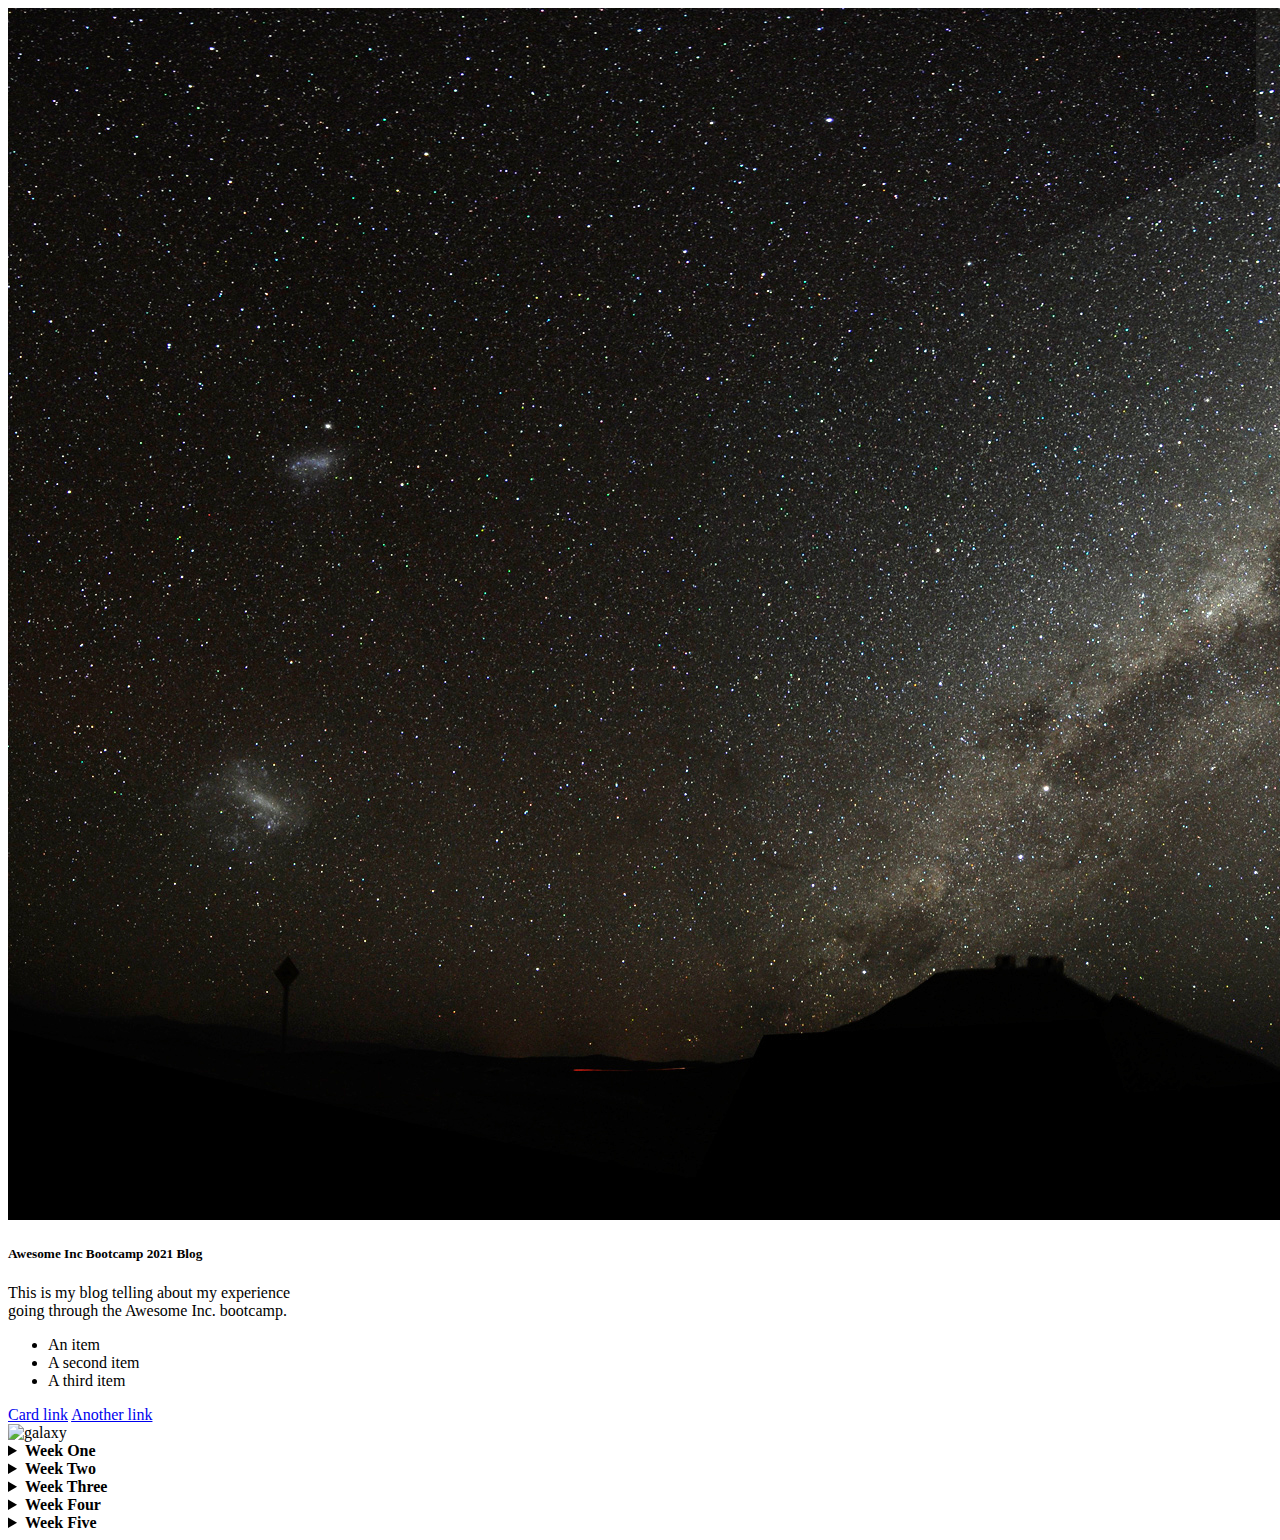
==== index.html @ 2e9c16a7 "need to finish" ====
<!DOCTYPE html>
<html lang="en">

<head>
    <meta charset="UTF-8">
    <meta name="viewport" content="width=device-width, initial-scale=1.0">
    <title>Awesome Inc Bootcamp 2021</title>

    <link href="https://cdn.jsdelivr.net/npm/bootstrap@5.0.0-beta2/dist/css/bootstrap.min.css" rel="stylesheet"
        integrity="sha384-BmbxuPwQa2lc/FVzBcNJ7UAyJxM6wuqIj61tLrc4wSX0szH/Ev+nYRRuWlolflfl" crossorigin="anonymous">


    <script src="https://cdn.jsdelivr.net/npm/bootstrap@5.0.0-beta2/dist/js/bootstrap.bundle.min.js"
        integrity="sha384-b5kHyXgcpbZJO/tY9Ul7kGkf1S0CWuKcCD38l8YkeH8z8QjE0GmW1gYU5S9FOnJ0"
        crossorigin="anonymous"></script>
    <link href="./css/styles.css" rel="stylesheet">

    <link rel="stylesheet" href="css/style.css">

</head>

<body>

  <div class="card" style="width: 18rem;">
    <img src="images/Milky_Way_Arch.jpg" class="card-img-top" alt="Milky way">
    <div class="card-body">
      <h5 class="card-title">Awesome Inc Bootcamp 2021 Blog</h5>
      <p class="card-text">This is my blog telling about my experience going through the Awesome Inc. bootcamp.</p>
    </div>
    <ul class="list-group list-group-flush">
      <li class="list-group-item">An item</li>
      <li class="list-group-item">A second item</li>
      <li class="list-group-item">A third item</li>
    </ul>
    <div class="card-body">
      <a href="#" class="card-link">Card link</a>
      <a href="#" class="card-link">Another link</a>
    </div>
  </div>







    
    <body class=".bg-dark">


  <img src="https://upload.wikimedia.org/wikipedia/commons/9/9e/Milky_Way_Arch.jpg?" alt="galaxy">

<details>
<summary><strong>Week One</strong></summary>
<br>

  <summary>Objective</summary>
  <li>Start learning Git</li><br> 
  <li>Start a Github account</li><br>
  <ul>(https://lab.github.com/githubtraining/first-week-on-github)</ul><br>
  <li>Started a blog about the "Awesome Inc Bootcamp</li><br>
          
  <h2>Thoughts on Week One</h2>
   
   <p>Week one has been excitingly tough! The famous motto "Fail ofter, Fail fast and Fail forward" is a guarantee. Although failing happens often, I'm proud to say that I'm learing alot. At the end of the first week, I'm starting to produce my first blog. Over the next 15 weeks I don't know what to expect, but the expectations to learn are high. In the end of this 16 weeks of bootcamp my goal is to be prepared to enter a new career industry as a desired "Web Developer" fully qualified.</p>

  </details>

<details>
 <summary><strong>Week Two</strong></summary>
 <br>
  
  <p>The second week on this journey has been a little better. I am picking up on how to use a mac and terminal, which has been very helpful. Class wise though, this week has been focused on HTML and CSS. This subject hasn't been easy learning to insert pics and vidoes, then resizing and making the layout flow readable and working correctly. There is so much more than ever imaginable to making a simple website we see every day.</p> 
  
  <p>During week two, I have still failed and failed often, but I also feel as though I am making progress to the final goal of becoming a "Web Developer". My biggest issues this week were more of the fine small details whether it be a "/" or a space for examples. Seeing other classmates having the same issues and all of us helping each other out and having our instructors "Justin" and "Ian" guiding us in the right direction is helpful, but nobody makes it easy. This class is challenging and does get me out of my comfort zone every day.</p> 

  <p>I'm excited to continue on this Awesome Inc Bootcamp journey to the end and learn as much possible to become the best person, coworker and final goal freelance web developer. I'm wanting to learn as much possible about each program languages, what they can do and what each are used for primarily to direct me of reaching my goals.</p> 

</details>

<details>

  <summary><strong>Week Three</strong></summary>
  <br>
  
  <p>Getting familiar with HTML, CSS and Javascript, I am seeing why when combined together they create most of the content on the web. There is a lot of information to understand about the three and bringing them together. HTML is what provides the structure and establishes the layout of your page. CSS gives your web page aesthetic characteristics and JavaScript gives the web page interactive qualities for the users.</p><br> 

  <p>Pseudo coding!! It's a valuable tool, that you don't know that is actually need and the importance. Going through this weeks projects, I have come to understand the value of pseudo coding. This week we did a pseudo coding project, mine was over "making a cup of coffee". Never realized how many steps it takes to do such an easy task and without a plan (pseudo code) then explaing the basics steps becomes difficult. I see the value of pseudo coding and will continue doing them with all upcoming projects.</p><br> 
  </details>

<details>

  <summary><strong>Week Four</strong></summary>
  <br>

  <p> Week four has been a good week. A lot of learning and Javascript hasn't been the easiest subject to learn. I find everything that we are doing and going over to be very interesting and I am looking forward to coninuing this journey. </p>

<p> This week we was about the “Digital Clock” and “Countdown Timer”. Both are really cool projects and just a start on what we as developers are able to do. So far pre-work has been enjoyable, I have enjoyed the rapid learning and being able to see what you are learning.  Everything that we have learned so far have their own pros and cons. Everything has their challenge, but the possibilities are endless with what is being taught in this bootcamp. </p>

<p> This is the last week of prework and starting Monday we will be in classroom and all learning together. I’m excited for the future.</P>
 

</details>

<details>

  <summary><strong>Week Five</strong></summary>
  <br>
  <summary><strong>Week Five</strong></summary>
  <br>

  <p> Week five and the first week of being in the class room setting. We have all learned so much already and the information just keeps pouring in. It’s been difficult to retain all the information being thrown at us each week. It’s been very enjoyable being in the classroom setting and having everybody there together to help each other out and to get more views on issues. As for week five there are a few questions.</p>

<p>What is the number one thing that held you back this week? Why?. I would have to say it learning something new. Every week we are learning a completely new, it’s difficult to retain all the information. Although I do like being pushed I would like to get more comfortable before moving to the next new subject. </p>

<p> What is one thing you would like to learn more about regarding Javascript. Javascript is something that I plan on using daily. I want to learn as much possible and become an expert within the field with using Javascript. Anything I can learn, the better it will be. </p>


<p> This is one thing you would like to learn more about regarding Bootstrap or Atomic Design? Atomic Design is an interesting view when creating or designing. An absolute great tool and way to view a process moving forward. I feel the same with Atomic Design as I do Javascript, knowing this information is only going to benefit you. As for Bootstrap, that is a very creative tool. I’m not sure my mind can really keep up with the creativity that Bootstrap allows. For those with the very creative minds, this is a huge tool that can make your business much more inviting and welcome. I will surely keep learning Bootstrap in the future. </p>

<p> As for week 5, I believe this week has been a huge success and looking forward continuing this bootcamp. </p>
 

</details>
 
  </body>
</html>
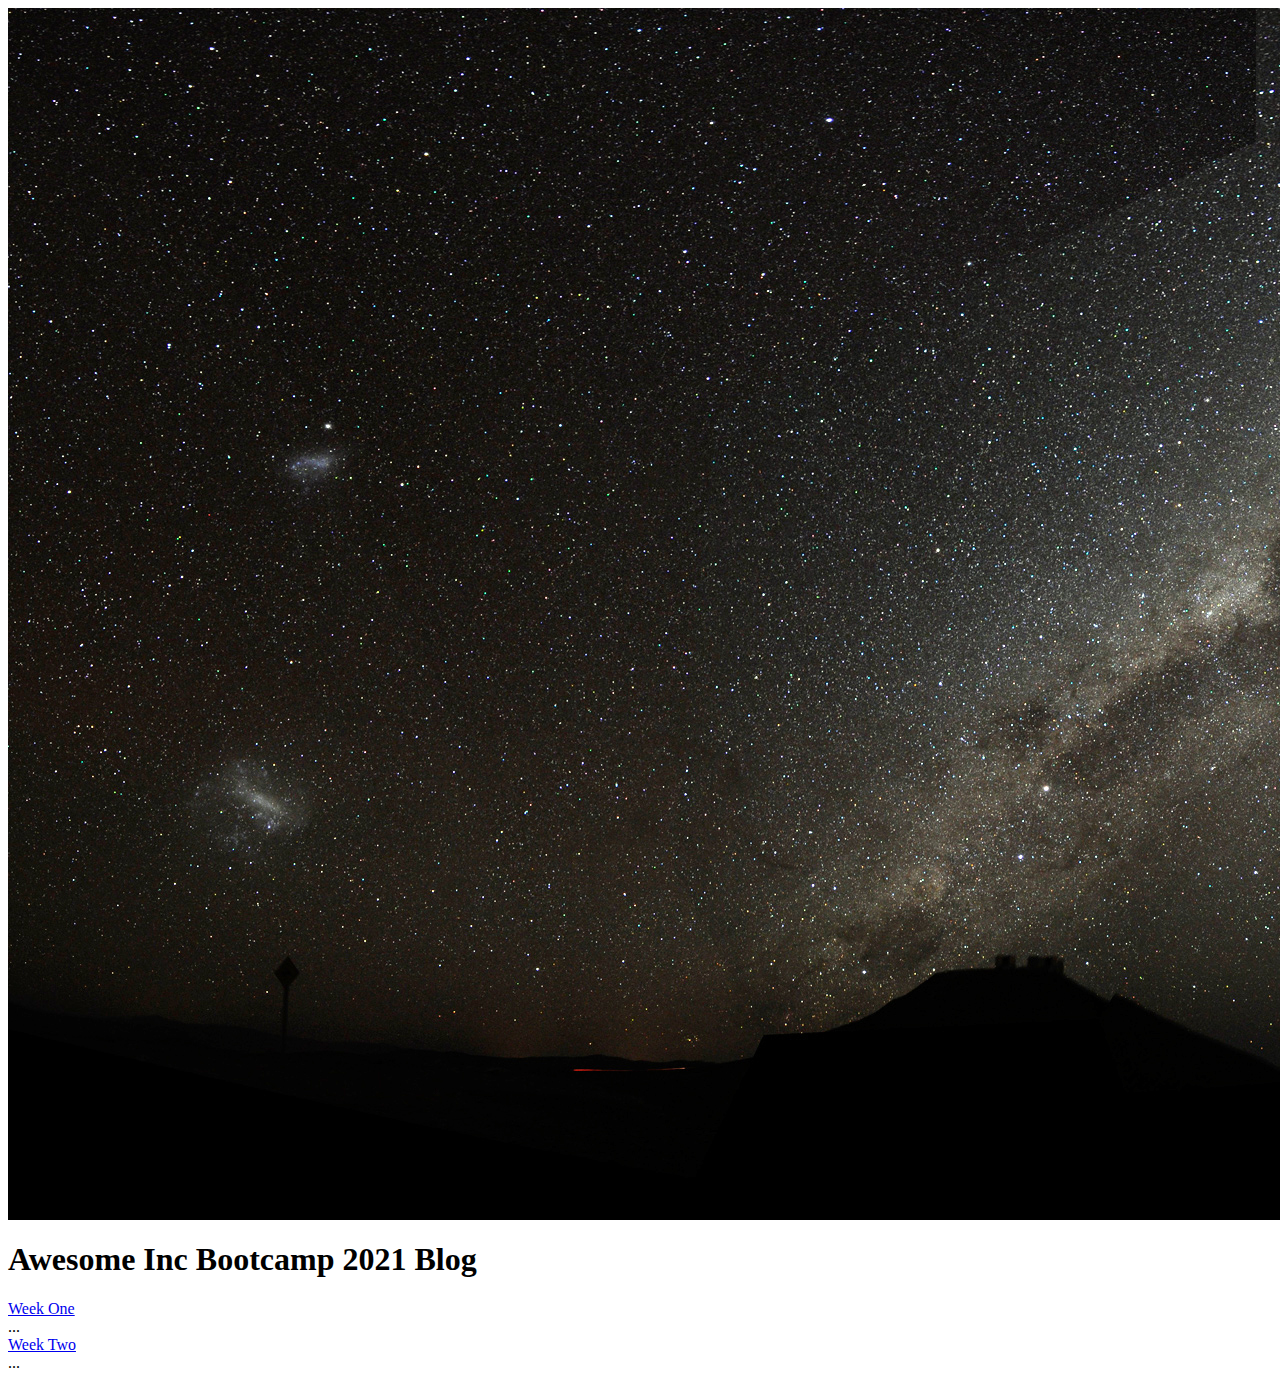
==== commit 246af000: "updated" ====
--- a/index.html
+++ b/index.html
@@ -1,11 +1,14 @@
 
-<!DOCTYPE html>
-<html lang="en">
-
-<head>
-    <meta charset="UTF-8">
-    <meta name="viewport" content="width=device-width, initial-scale=1.0">
-    <title>Awesome Inc Bootcamp 2021</title>
+<html lang="en-US">
+ 
+  <head>
+   
+      <meta charset="UTF-8">
+      <meta http-equiv="X-UA-Compatible" content="IE=edge">
+      <meta name="viewport" content="width=device-width, initial-scale=1.0">
+   
+      <title>Aweseome Inc Bootcamp 2021</title>
+      <link rel="stylesheet" href="css/style.css">
 
     <link href="https://cdn.jsdelivr.net/npm/bootstrap@5.0.0-beta2/dist/css/bootstrap.min.css" rel="stylesheet"
         integrity="sha384-BmbxuPwQa2lc/FVzBcNJ7UAyJxM6wuqIj61tLrc4wSX0szH/Ev+nYRRuWlolflfl" crossorigin="anonymous">
@@ -22,20 +25,40 @@
 
 <body>
 
-  <div class="card" style="width: 18rem;">
-    <img src="images/Milky_Way_Arch.jpg" class="card-img-top" alt="Milky way">
-    <div class="card-body">
-      <h5 class="card-title">Awesome Inc Bootcamp 2021 Blog</h5>
-      <p class="card-text">This is my blog telling about my experience going through the Awesome Inc. bootcamp.</p>
-    </div>
-    <ul class="list-group list-group-flush">
-      <li class="list-group-item">An item</li>
-      <li class="list-group-item">A second item</li>
-      <li class="list-group-item">A third item</li>
-    </ul>
-    <div class="card-body">
-      <a href="#" class="card-link">Card link</a>
-      <a href="#" class="card-link">Another link</a>
+  <div class="container-fluid">
+    <div class="row">
+      <div class="col-md-12">
+        <img alt="Bootstrap Image Preview" src="images/Milky_Way_Arch.jpg" />
+        <div class="page-header">
+          <h1>
+            Awesome Inc Bootcamp 2021 Blog
+          </h1>
+        </div>
+        <div id="card-902964">
+          <div class="card">
+            <div class="card-header">
+               <a class="card-link collapsed" data-toggle="collapse" data-parent="#card-902964" href="#card-element-816905">Week One</a>
+            </div>
+            <div id="card-element-816905" class="collapse">
+              <div class="card-body">
+                ...
+              </div>
+            </div>
+          </div>
+          <div class="card">
+            <div class="card-header">
+               <a class="card-link collapsed" data-toggle="collapse" data-parent="#card-902964" href="#card-element-14766">Week Two</a>
+            </div>
+            <div id="card-element-14766" class="collapse">
+              <div class="card-body">
+                ...
+              </div>
+            </div>
+          </div>
+        </div>
+      </div>
+
+      <script src="js/main.js"></script>
     </div>
   </div>
 
@@ -43,91 +66,4 @@
 
 
 
-
-
-    
-    <body class=".bg-dark">
-
-
-  <img src="https://upload.wikimedia.org/wikipedia/commons/9/9e/Milky_Way_Arch.jpg?" alt="galaxy">
-
-<details>
-<summary><strong>Week One</strong></summary>
-<br>
-
-  <summary>Objective</summary>
-  <li>Start learning Git</li><br> 
-  <li>Start a Github account</li><br>
-  <ul>(https://lab.github.com/githubtraining/first-week-on-github)</ul><br>
-  <li>Started a blog about the "Awesome Inc Bootcamp</li><br>
-          
-  <h2>Thoughts on Week One</h2>
-   
-   <p>Week one has been excitingly tough! The famous motto "Fail ofter, Fail fast and Fail forward" is a guarantee. Although failing happens often, I'm proud to say that I'm learing alot. At the end of the first week, I'm starting to produce my first blog. Over the next 15 weeks I don't know what to expect, but the expectations to learn are high. In the end of this 16 weeks of bootcamp my goal is to be prepared to enter a new career industry as a desired "Web Developer" fully qualified.</p>
-
-  </details>
-
-<details>
- <summary><strong>Week Two</strong></summary>
- <br>
-  
-  <p>The second week on this journey has been a little better. I am picking up on how to use a mac and terminal, which has been very helpful. Class wise though, this week has been focused on HTML and CSS. This subject hasn't been easy learning to insert pics and vidoes, then resizing and making the layout flow readable and working correctly. There is so much more than ever imaginable to making a simple website we see every day.</p> 
-  
-  <p>During week two, I have still failed and failed often, but I also feel as though I am making progress to the final goal of becoming a "Web Developer". My biggest issues this week were more of the fine small details whether it be a "/" or a space for examples. Seeing other classmates having the same issues and all of us helping each other out and having our instructors "Justin" and "Ian" guiding us in the right direction is helpful, but nobody makes it easy. This class is challenging and does get me out of my comfort zone every day.</p> 
-
-  <p>I'm excited to continue on this Awesome Inc Bootcamp journey to the end and learn as much possible to become the best person, coworker and final goal freelance web developer. I'm wanting to learn as much possible about each program languages, what they can do and what each are used for primarily to direct me of reaching my goals.</p> 
-
-</details>
-
-<details>
-
-  <summary><strong>Week Three</strong></summary>
-  <br>
-  
-  <p>Getting familiar with HTML, CSS and Javascript, I am seeing why when combined together they create most of the content on the web. There is a lot of information to understand about the three and bringing them together. HTML is what provides the structure and establishes the layout of your page. CSS gives your web page aesthetic characteristics and JavaScript gives the web page interactive qualities for the users.</p><br> 
-
-  <p>Pseudo coding!! It's a valuable tool, that you don't know that is actually need and the importance. Going through this weeks projects, I have come to understand the value of pseudo coding. This week we did a pseudo coding project, mine was over "making a cup of coffee". Never realized how many steps it takes to do such an easy task and without a plan (pseudo code) then explaing the basics steps becomes difficult. I see the value of pseudo coding and will continue doing them with all upcoming projects.</p><br> 
-  </details>
-
-<details>
-
-  <summary><strong>Week Four</strong></summary>
-  <br>
-
-  <p> Week four has been a good week. A lot of learning and Javascript hasn't been the easiest subject to learn. I find everything that we are doing and going over to be very interesting and I am looking forward to coninuing this journey. </p>
-
-<p> This week we was about the “Digital Clock” and “Countdown Timer”. Both are really cool projects and just a start on what we as developers are able to do. So far pre-work has been enjoyable, I have enjoyed the rapid learning and being able to see what you are learning.  Everything that we have learned so far have their own pros and cons. Everything has their challenge, but the possibilities are endless with what is being taught in this bootcamp. </p>
-
-<p> This is the last week of prework and starting Monday we will be in classroom and all learning together. I’m excited for the future.</P>
- 
-
-</details>
-
-<details>
-
-  <summary><strong>Week Five</strong></summary>
-  <br>
-  <summary><strong>Week Five</strong></summary>
-  <br>
-
-  <p> Week five and the first week of being in the class room setting. We have all learned so much already and the information just keeps pouring in. It’s been difficult to retain all the information being thrown at us each week. It’s been very enjoyable being in the classroom setting and having everybody there together to help each other out and to get more views on issues. As for week five there are a few questions.</p>
-
-<p>What is the number one thing that held you back this week? Why?. I would have to say it learning something new. Every week we are learning a completely new, it’s difficult to retain all the information. Although I do like being pushed I would like to get more comfortable before moving to the next new subject. </p>
-
-<p> What is one thing you would like to learn more about regarding Javascript. Javascript is something that I plan on using daily. I want to learn as much possible and become an expert within the field with using Javascript. Anything I can learn, the better it will be. </p>
-
-
-<p> This is one thing you would like to learn more about regarding Bootstrap or Atomic Design? Atomic Design is an interesting view when creating or designing. An absolute great tool and way to view a process moving forward. I feel the same with Atomic Design as I do Javascript, knowing this information is only going to benefit you. As for Bootstrap, that is a very creative tool. I’m not sure my mind can really keep up with the creativity that Bootstrap allows. For those with the very creative minds, this is a huge tool that can make your business much more inviting and welcome. I will surely keep learning Bootstrap in the future. </p>
-
-<p> As for week 5, I believe this week has been a huge success and looking forward continuing this bootcamp. </p>
- 
-
-</details>
- 
-  </body>
-</html>
-    
-    
-
-    
-    
+  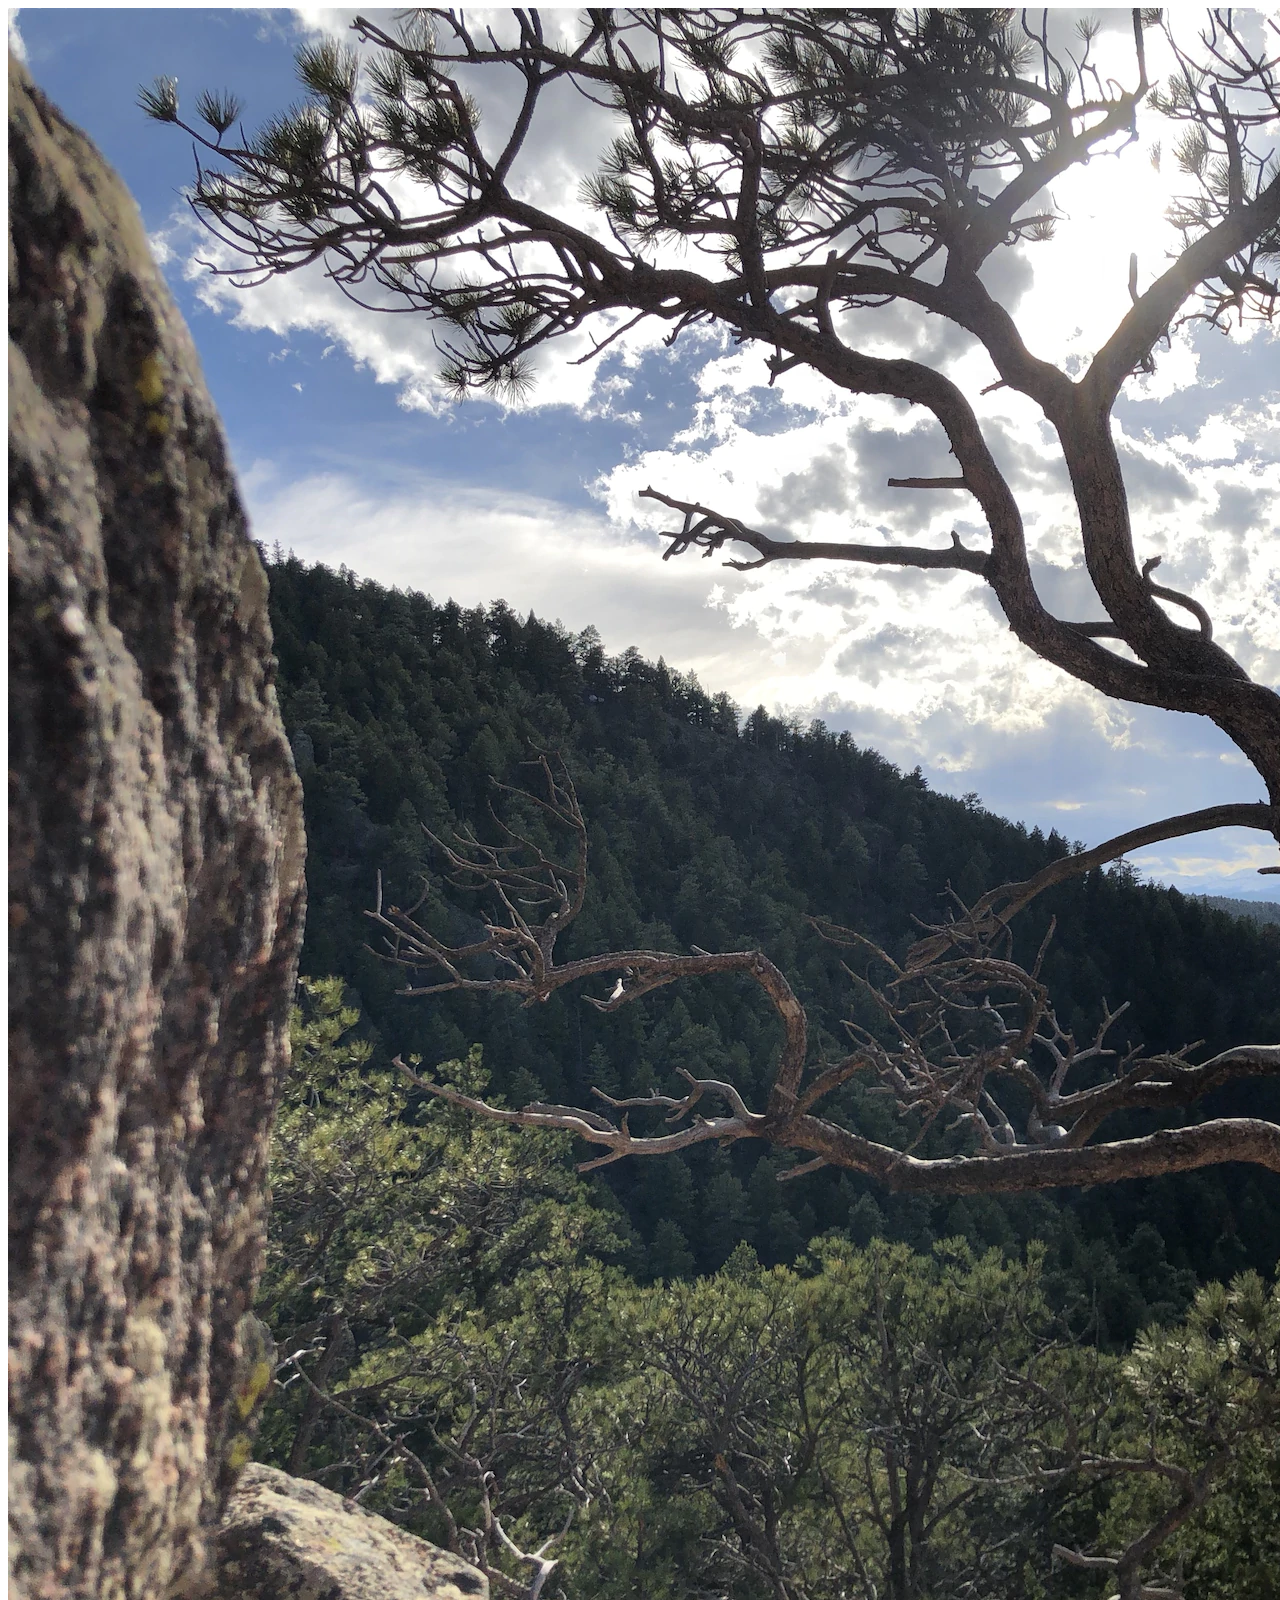
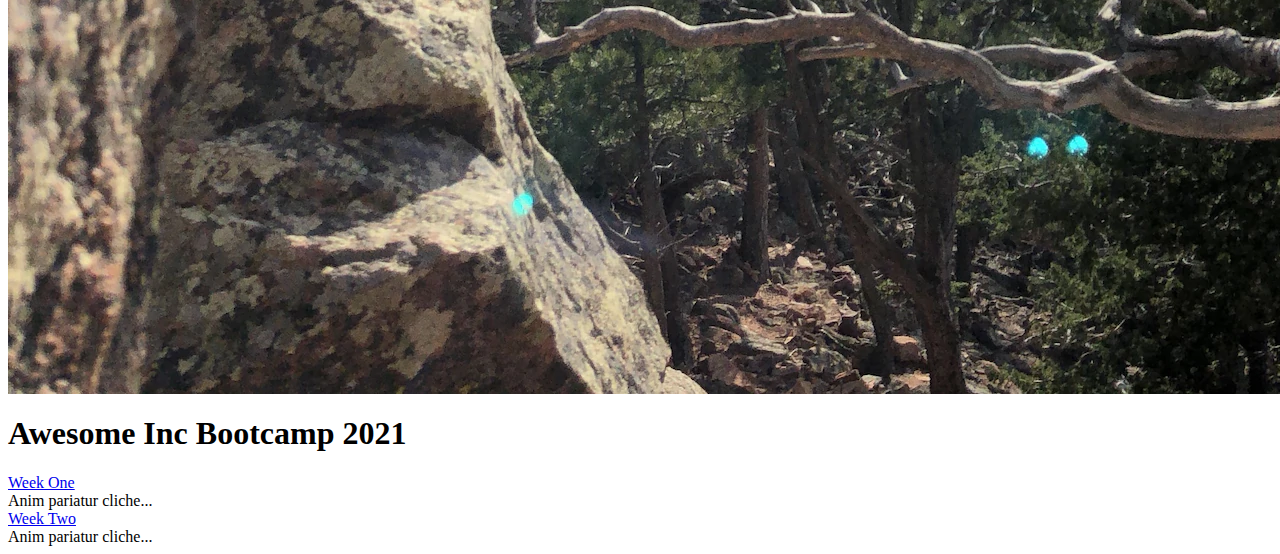
==== commit 5c3e180f: "update" ====
--- a/index.html
+++ b/index.html
@@ -1,25 +1,23 @@
+<html lang="en-US">
 
-<html lang="en-US">
- 
-  <head>
-   
-      <meta charset="UTF-8">
-      <meta http-equiv="X-UA-Compatible" content="IE=edge">
-      <meta name="viewport" content="width=device-width, initial-scale=1.0">
-   
-      <title>Aweseome Inc Bootcamp 2021</title>
-      <link rel="stylesheet" href="css/style.css">
+<head>
 
-    <link href="https://cdn.jsdelivr.net/npm/bootstrap@5.0.0-beta2/dist/css/bootstrap.min.css" rel="stylesheet"
-        integrity="sha384-BmbxuPwQa2lc/FVzBcNJ7UAyJxM6wuqIj61tLrc4wSX0szH/Ev+nYRRuWlolflfl" crossorigin="anonymous">
+  <meta charset="UTF-8">
+  <meta http-equiv="X-UA-Compatible" content="IE=edge">
+  <meta name="viewport" content="width=device-width, initial-scale=1.0">
+
+  <title>Aweseome Inc Bootcamp 2021</title>
+  <link rel="stylesheet" href="css/style.css">
+
+  <link href="https://cdn.jsdelivr.net/npm/bootstrap@5.0.0-beta2/dist/css/bootstrap.min.css" rel="stylesheet"
+    integrity="sha384-BmbxuPwQa2lc/FVzBcNJ7UAyJxM6wuqIj61tLrc4wSX0szH/Ev+nYRRuWlolflfl" crossorigin="anonymous">
 
 
-    <script src="https://cdn.jsdelivr.net/npm/bootstrap@5.0.0-beta2/dist/js/bootstrap.bundle.min.js"
-        integrity="sha384-b5kHyXgcpbZJO/tY9Ul7kGkf1S0CWuKcCD38l8YkeH8z8QjE0GmW1gYU5S9FOnJ0"
-        crossorigin="anonymous"></script>
-    <link href="./css/styles.css" rel="stylesheet">
+  <script src="https://cdn.jsdelivr.net/npm/bootstrap@5.0.0-beta2/dist/js/bootstrap.bundle.min.js"
+    integrity="sha384-b5kHyXgcpbZJO/tY9Ul7kGkf1S0CWuKcCD38l8YkeH8z8QjE0GmW1gYU5S9FOnJ0"
+    crossorigin="anonymous"></script>
 
-    <link rel="stylesheet" href="css/style.css">
+  <link href="./css/styles.css" rel="stylesheet">
 
 </head>
 
@@ -28,42 +26,39 @@
   <div class="container-fluid">
     <div class="row">
       <div class="col-md-12">
-        <img alt="Bootstrap Image Preview" src="images/Milky_Way_Arch.jpg" />
         <div class="page-header">
-          <h1>
-            Awesome Inc Bootcamp 2021 Blog
-          </h1>
+          
+            <img src="images/casualadventurebackground__76428.webp" class="card-img-top" alt="adventure">
         </div>
-        <div id="card-902964">
+        <div class="row">
+          <div class="col-md-12">
+          </div>
+        </div>
+        <div id="card-900145">
           <div class="card">
             <div class="card-header">
-               <a class="card-link collapsed" data-toggle="collapse" data-parent="#card-902964" href="#card-element-816905">Week One</a>
+              <h1> Awesome Inc Bootcamp 2021</h1>
+              <a class="card-link collapsed" data-toggle="collapse" data-parent="#card-900145"
+                href="#card-element-463332">Week One</a>
             </div>
-            <div id="card-element-816905" class="collapse">
+            <div id="card-element-463332" class="collapse">
               <div class="card-body">
-                ...
+                Anim pariatur cliche...
               </div>
             </div>
           </div>
           <div class="card">
             <div class="card-header">
-               <a class="card-link collapsed" data-toggle="collapse" data-parent="#card-902964" href="#card-element-14766">Week Two</a>
+              <a class="card-link collapsed" data-toggle="collapse" data-parent="#card-900145"
+                href="#card-element-999534">Week Two</a>
             </div>
-            <div id="card-element-14766" class="collapse">
+            <div id="card-element-999534" class="collapse">
               <div class="card-body">
-                ...
+                Anim pariatur cliche...
               </div>
             </div>
           </div>
         </div>
       </div>
-
-      <script src="js/main.js"></script>
     </div>
-  </div>
-
-
-
-
-
-  +  </div>--- a/css/style.css
+++ b/css/style.css
@@ -0,0 +1,3 @@
+body {
+    background-image: ;
+}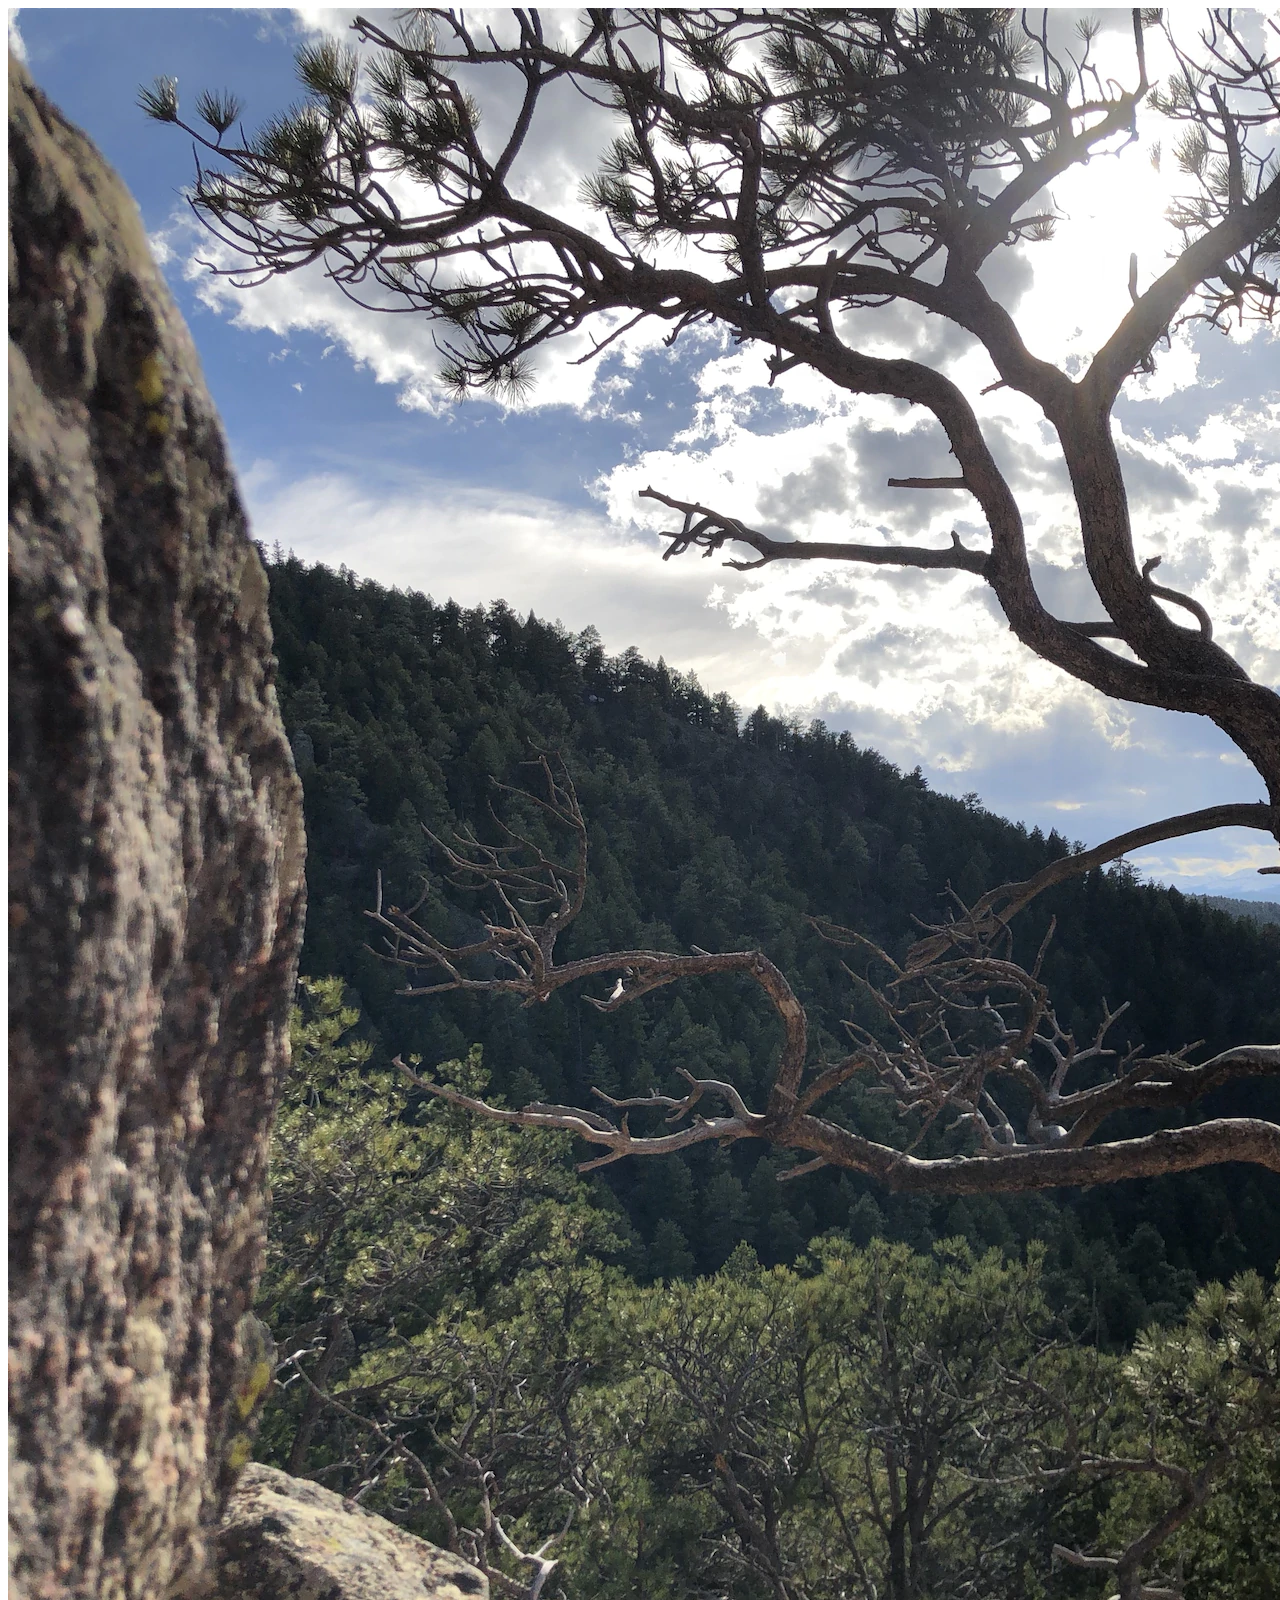
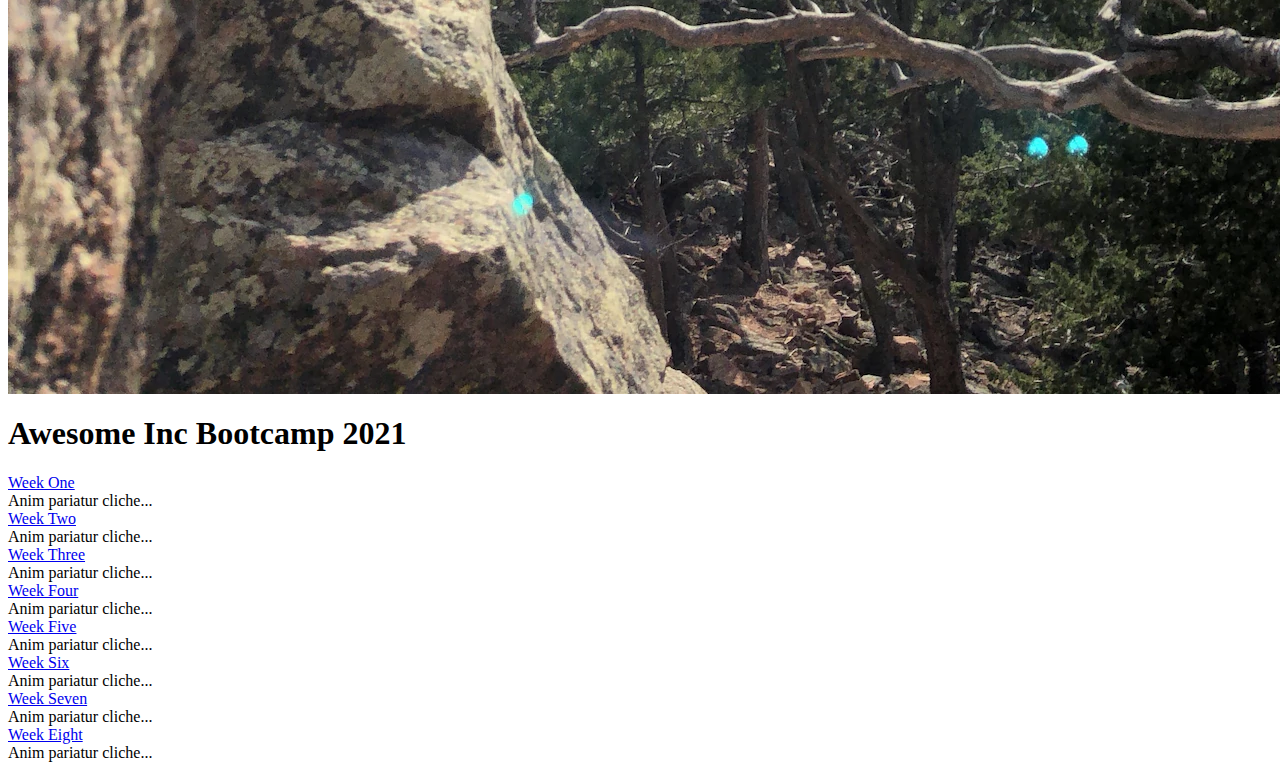
==== commit cf52de48: "update" ====
--- a/index.html
+++ b/index.html
@@ -58,6 +58,73 @@
               </div>
             </div>
           </div>
+          <div class="card">
+            <div class="card-header">
+              <a class="card-link collapsed" data-toggle="collapse" data-parent="#card-900145"
+                href="#card-element-999534">Week Three</a>
+            </div>
+            <div id="card-element-999534" class="collapse">
+              <div class="card-body">
+                Anim pariatur cliche...
+              </div>
+            </div>
+          </div>
+          <div class="card">
+            <div class="card-header">
+              <a class="card-link collapsed" data-toggle="collapse" data-parent="#card-900145"
+                href="#card-element-999534">Week Four</a>
+            </div>
+            <div id="card-element-999534" class="collapse">
+              <div class="card-body">
+                Anim pariatur cliche...
+              </div>
+            </div>
+          </div>
+          <div class="card">
+            <div class="card-header">
+              <a class="card-link collapsed" data-toggle="collapse" data-parent="#card-900145"
+                href="#card-element-999534">Week Five</a>
+            </div>
+            <div id="card-element-999534" class="collapse">
+              <div class="card-body">
+                Anim pariatur cliche...
+              </div>
+            </div>
+          </div>
+          <div class="card">
+            <div class="card-header">
+              <a class="card-link collapsed" data-toggle="collapse" data-parent="#card-900145"
+                href="#card-element-999534">Week Six</a>
+            </div>
+            <div id="card-element-999534" class="collapse">
+              <div class="card-body">
+                Anim pariatur cliche...
+              </div>
+            </div>
+          </div>
+          <div class="card">
+            <div class="card-header">
+              <a class="card-link collapsed" data-toggle="collapse" data-parent="#card-900145"
+                href="#card-element-999534">Week Seven</a>
+            </div>
+            <div id="card-element-999534" class="collapse">
+              <div class="card-body">
+                Anim pariatur cliche...
+              </div>
+            </div>
+          </div>
+          <div class="card">
+            <div class="card-header">
+              <a class="card-link collapsed" data-toggle="collapse" data-parent="#card-900145"
+                href="#card-element-999534">Week Eight</a>
+            </div>
+            <div id="card-element-999534" class="collapse">
+              <div class="card-body">
+                Anim pariatur cliche...
+              </div>
+            </div>
+          </div>
+
         </div>
       </div>
     </div>
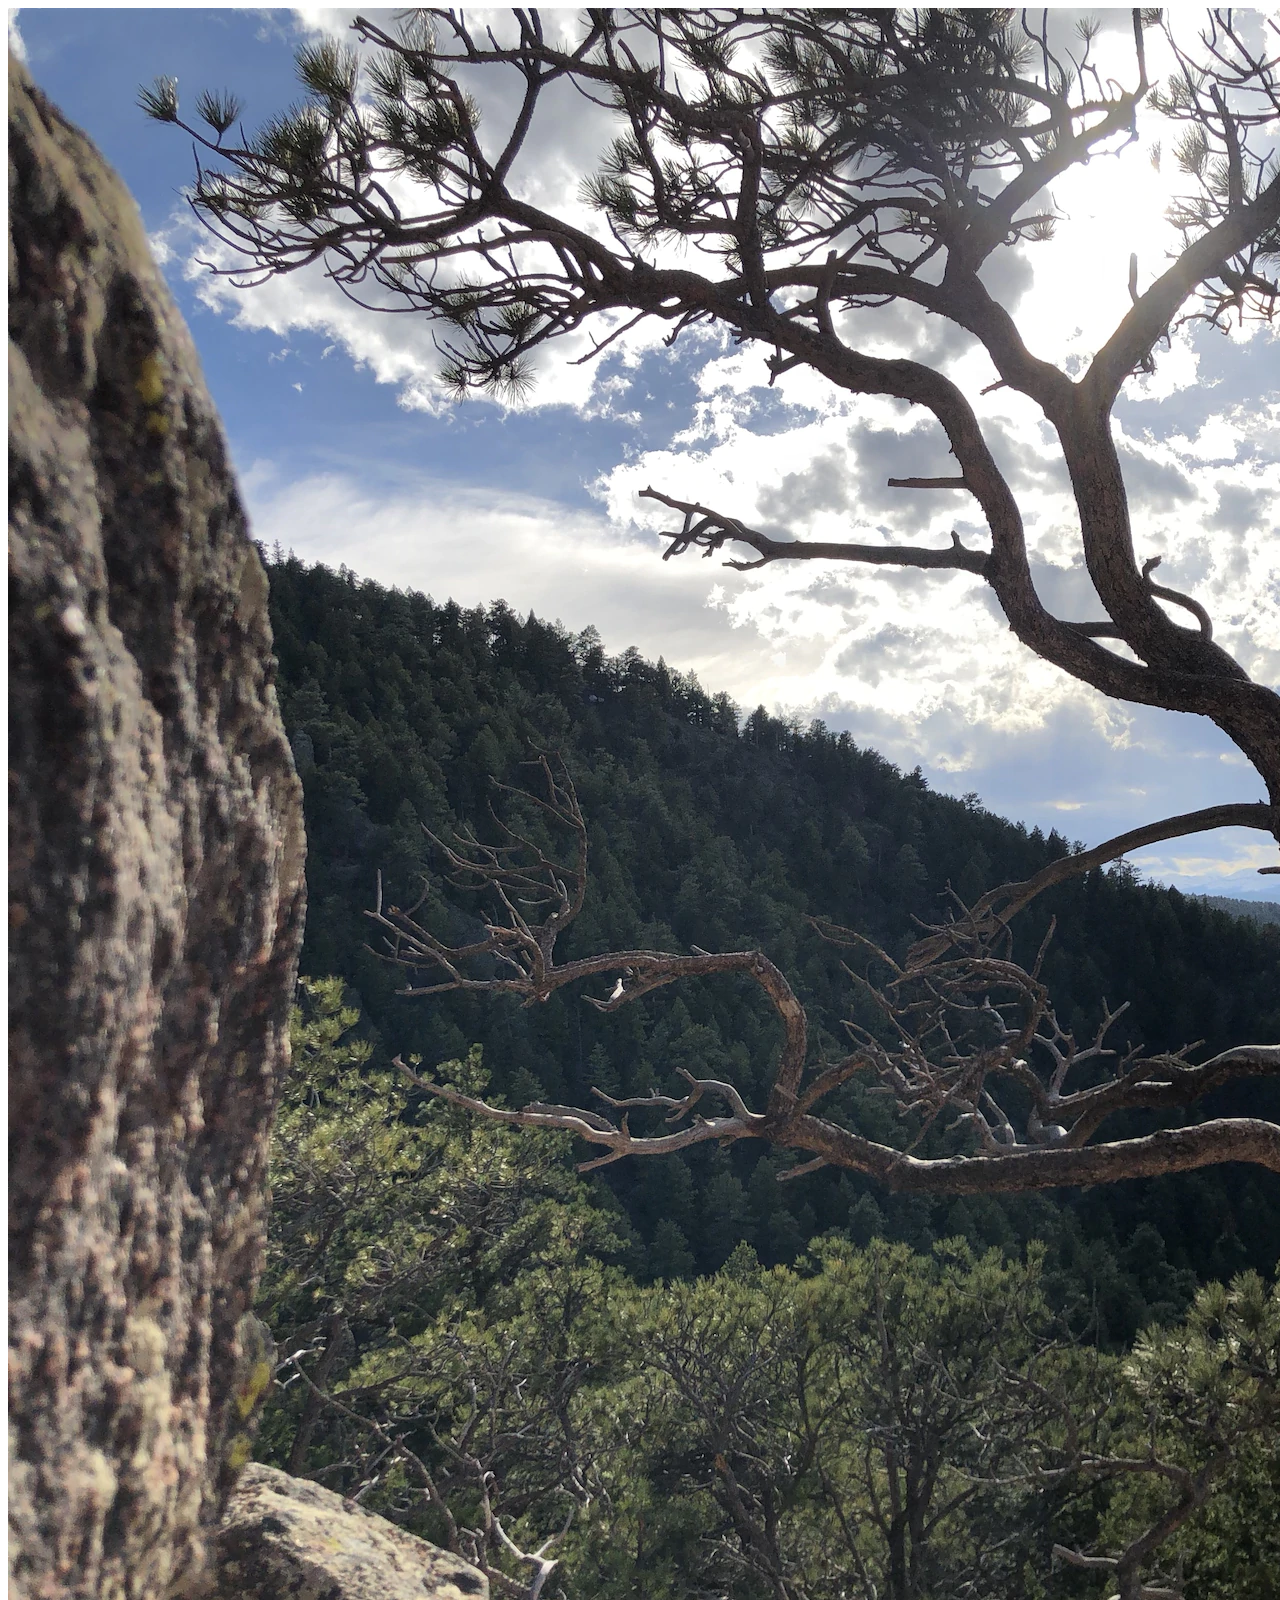
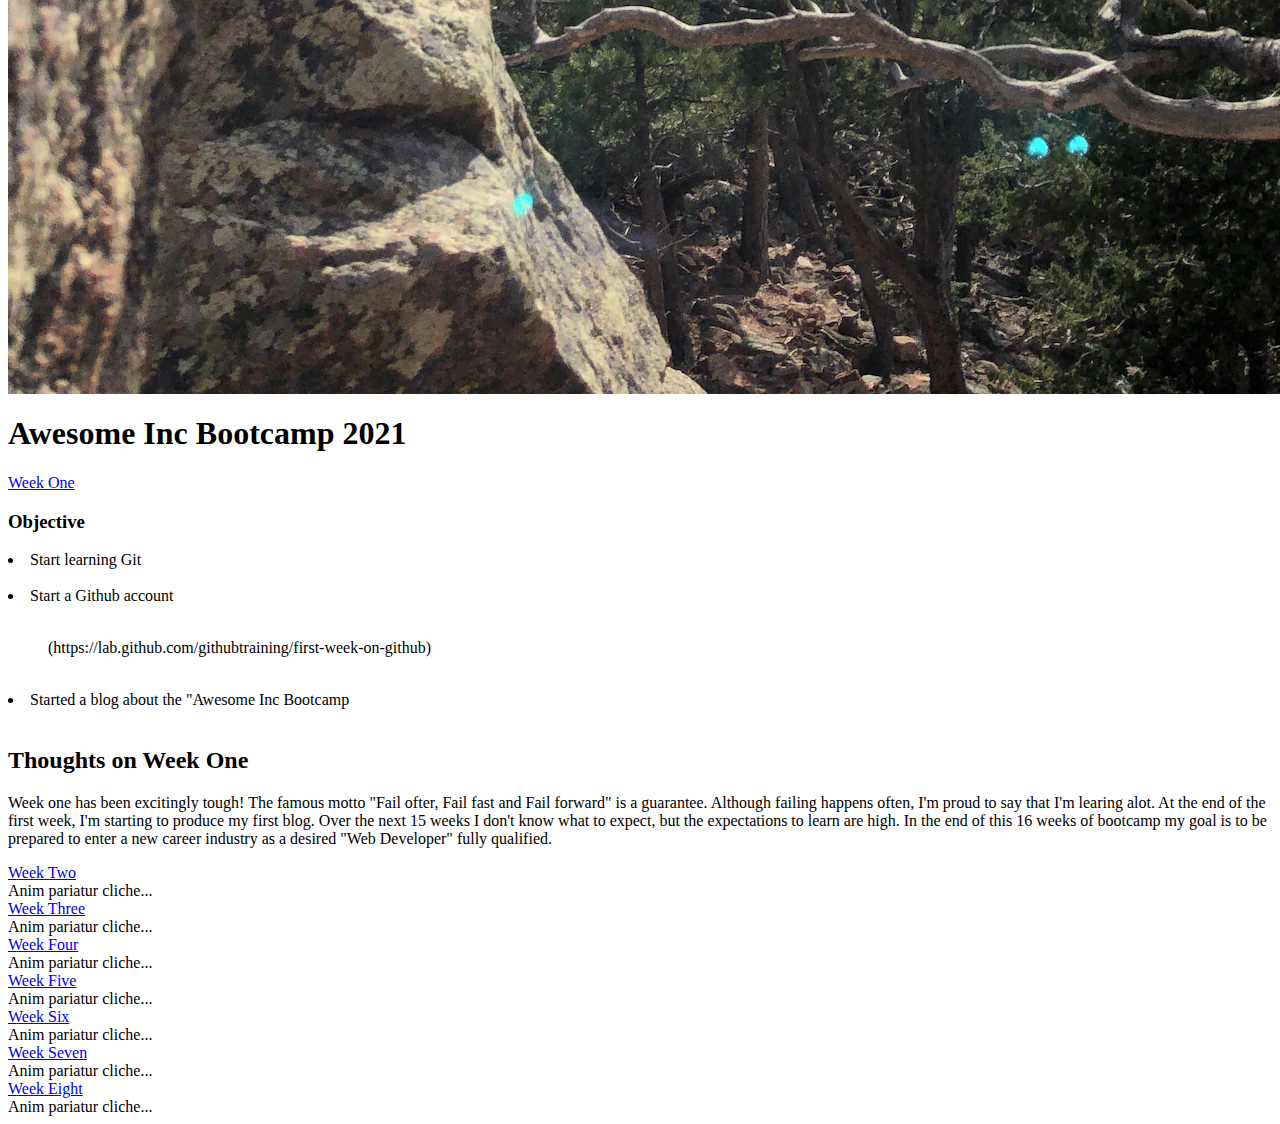
==== commit 9bdfa113: "update" ====
--- a/index.html
+++ b/index.html
@@ -27,8 +27,8 @@
     <div class="row">
       <div class="col-md-12">
         <div class="page-header">
-          
-            <img src="images/casualadventurebackground__76428.webp" class="card-img-top" alt="adventure">
+
+          <img src="images/casualadventurebackground__76428.webp" class="card-img-top" alt="adventure">
         </div>
         <div class="row">
           <div class="col-md-12">
@@ -43,7 +43,20 @@
             </div>
             <div id="card-element-463332" class="collapse">
               <div class="card-body">
-                Anim pariatur cliche...
+                <h3>Objective</h3>
+                <li>Start learning Git</li><br>
+                <li>Start a Github account</li><br>
+                <ul>(https://lab.github.com/githubtraining/first-week-on-github)</ul><br>
+                <li>Started a blog about the "Awesome Inc Bootcamp</li><br>
+
+                <h2>Thoughts on Week One</h2>
+
+                <p>Week one has been excitingly tough! The famous motto "Fail ofter, Fail fast and Fail forward" is a
+                  guarantee. Although failing happens often, I'm proud to say that I'm learing alot. At the end of the
+                  first week, I'm starting to produce my first blog. Over the next 15 weeks I don't know what to expect,
+                  but the expectations to learn are high. In the end of this 16 weeks of bootcamp my goal is to be
+                  prepared to enter a new career industry as a desired "Web Developer" fully qualified.</p>
+
               </div>
             </div>
           </div>
